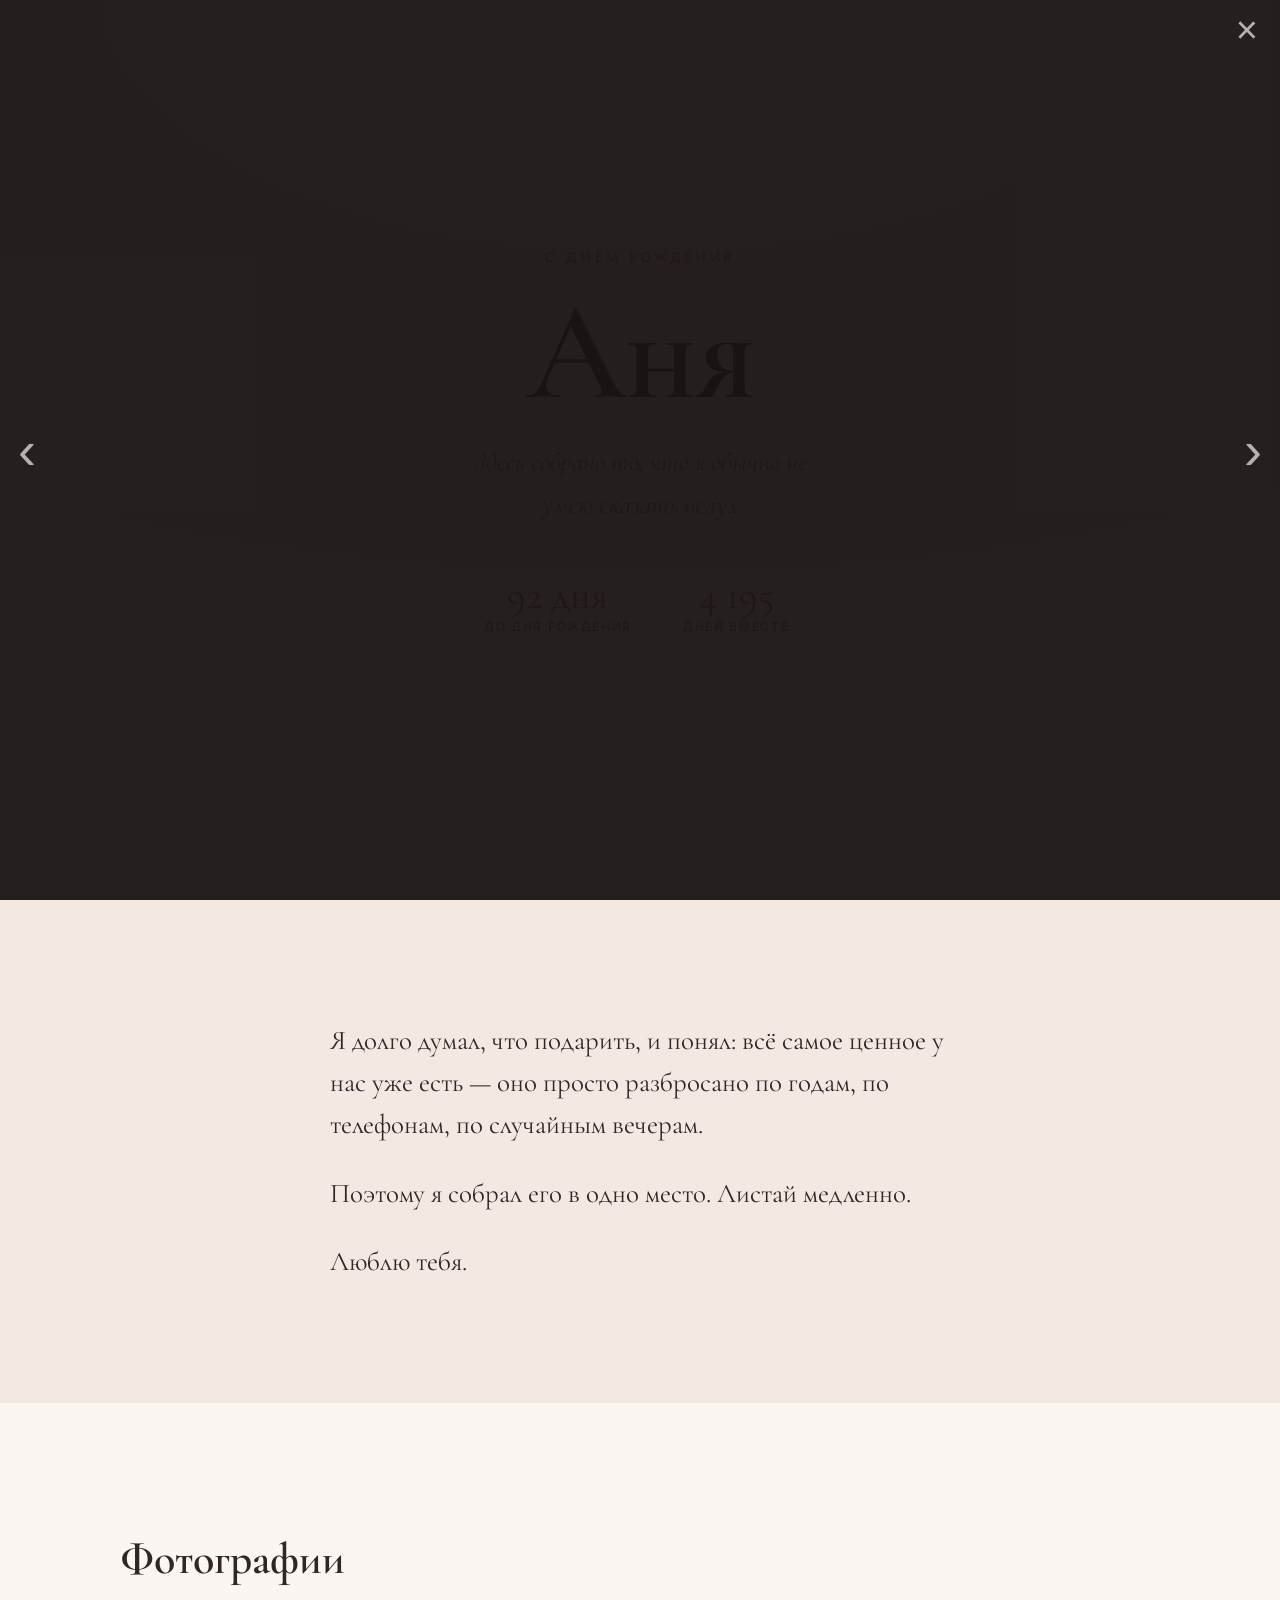
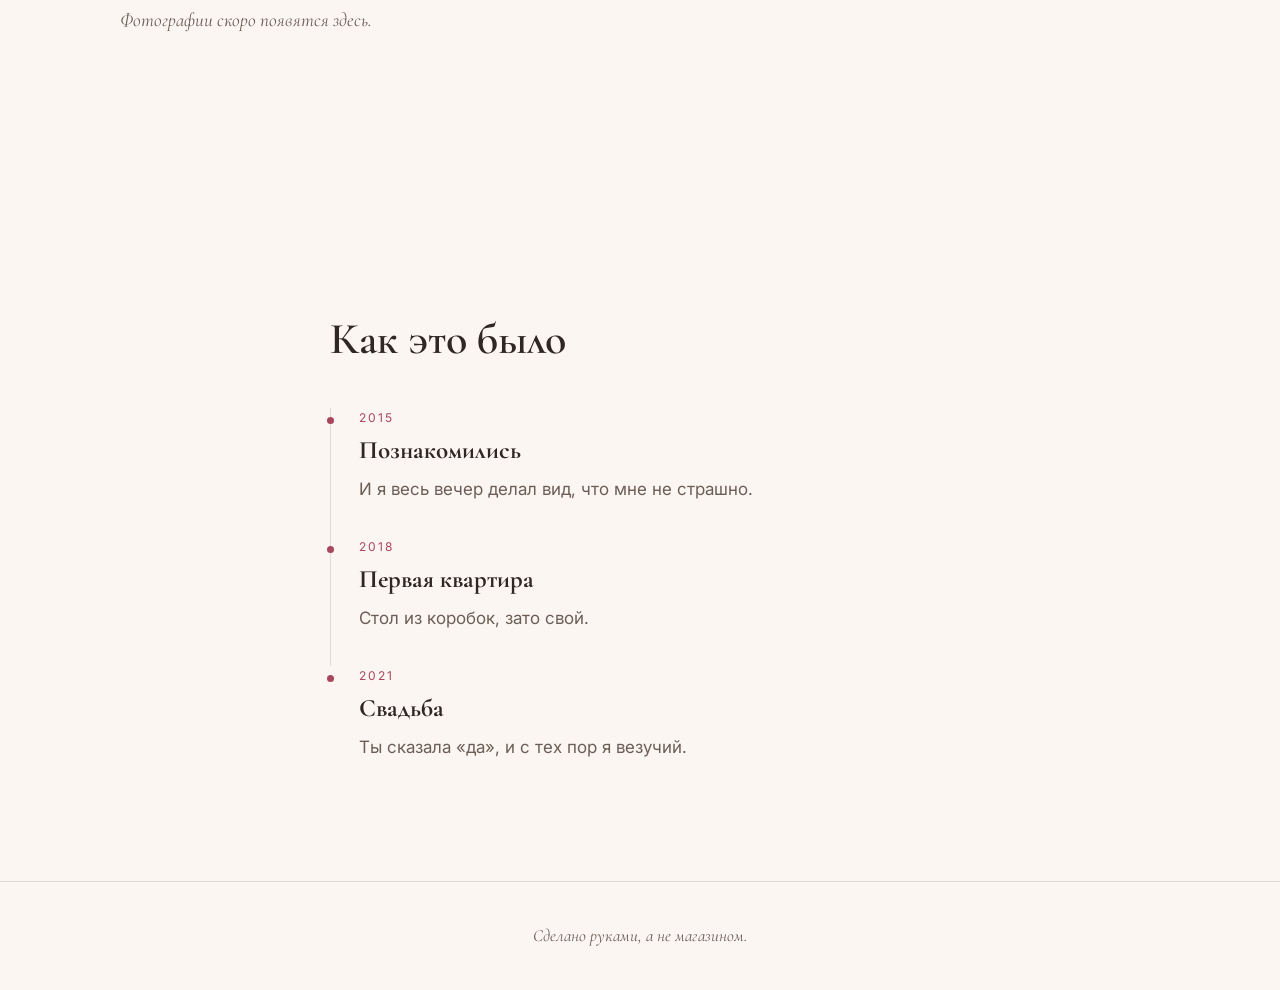
==== index.html @ 6d817ef1 "Первый коммит: основа сайта ко дню рождения Статичный сайт под GitHub Pages: обложка с именем и обра" ====
<!doctype html>
<html lang="ru">
<head>
<meta charset="utf-8">
<meta name="viewport" content="width=device-width, initial-scale=1, viewport-fit=cover">
<title>С днём рождения</title>
<meta name="description" content="Личный сайт ко дню рождения">
<meta name="theme-color" content="#fbf6f1">
<link rel="preconnect" href="https://fonts.googleapis.com">
<link rel="preconnect" href="https://fonts.gstatic.com" crossorigin>
<link href="https://fonts.googleapis.com/css2?family=Cormorant+Garamond:ital,wght@0,400;0,600;1,400&family=Inter:wght@400;500&display=swap" rel="stylesheet">
<link rel="stylesheet" href="assets/css/style.css">
</head>
<body>

<header class="hero">
  <div class="hero__inner">
    <p class="kicker" data-hero-kicker></p>
    <h1 class="hero__name" data-hero-name></h1>
    <p class="hero__sub" data-hero-sub></p>
    <div class="counters">
      <div class="counter" data-countdown hidden>
        <span class="counter__num" data-countdown-value></span>
        <span class="counter__cap" data-countdown-caption></span>
      </div>
      <div class="counter" data-together hidden>
        <span class="counter__num" data-together-value></span>
        <span class="counter__cap" data-together-caption></span>
      </div>
    </div>
  </div>
  <div class="hero__scroll" aria-hidden="true"></div>
</header>

<main>

<section class="section letter reveal" id="letter">
  <div class="wrap wrap--narrow" data-letter></div>
</section>

<section class="section gallery reveal" id="gallery">
  <div class="wrap">
    <h2 class="section__title" data-gallery-title></h2>
    <p class="section__note" data-gallery-empty hidden></p>
    <div class="grid" data-grid></div>
  </div>
</section>

<section class="section timeline reveal" id="timeline" hidden>
  <div class="wrap wrap--narrow">
    <h2 class="section__title">Как это было</h2>
    <ol class="tl" data-timeline></ol>
  </div>
</section>

</main>

<footer class="footer">
  <p data-footer></p>
</footer>

<div class="lightbox" data-lightbox hidden>
  <button class="lb__close" data-lb-close aria-label="Закрыть">&times;</button>
  <button class="lb__nav lb__nav--prev" data-lb-prev aria-label="Назад">&#8249;</button>
  <figure class="lb__figure">
    <img data-lb-img alt="">
    <figcaption data-lb-cap></figcaption>
  </figure>
  <button class="lb__nav lb__nav--next" data-lb-next aria-label="Вперёд">&#8250;</button>
</div>

<script src="site.config.js"></script>
<script src="assets/js/photos.js"></script>
<script src="assets/js/main.js"></script>
</body>
</html>
---- assets/css/style.css ----
:root {
  --bg: #fbf6f1;
  --bg-soft: #f3e9e2;
  --ink: #2f2724;
  --ink-soft: #6c5d56;
  --accent: #a8475c;
  --line: rgba(47, 39, 36, .14);
  --shadow: 0 18px 40px -24px rgba(47, 39, 36, .5);
  --serif: "Cormorant Garamond", Georgia, "Times New Roman", serif;
  --sans: "Inter", -apple-system, BlinkMacSystemFont, "Segoe UI", Roboto, sans-serif;
}

* { box-sizing: border-box; }

html { scroll-behavior: smooth; }

body {
  margin: 0;
  background: var(--bg);
  color: var(--ink);
  font-family: var(--sans);
  font-size: 17px;
  line-height: 1.65;
  -webkit-font-smoothing: antialiased;
}

img { max-width: 100%; display: block; }

.wrap {
  width: 100%;
  max-width: 1080px;
  margin: 0 auto;
  padding-left: 20px;
  padding-right: 20px;
}
.wrap--narrow { max-width: 660px; }

/* ---------- hero ---------- */

.hero {
  position: relative;
  min-height: 100svh;
  display: flex;
  align-items: center;
  justify-content: center;
  text-align: center;
  padding: calc(env(safe-area-inset-top, 0px) + 48px) 20px 64px;
  background:
    radial-gradient(120% 80% at 50% 0%, #fff 0%, var(--bg-soft) 55%, var(--bg) 100%);
}

.hero__inner { max-width: 720px; }

.kicker {
  font-family: var(--sans);
  font-size: 13px;
  letter-spacing: .28em;
  text-transform: uppercase;
  color: var(--accent);
  margin: 0 0 18px;
}

.hero__name {
  font-family: var(--serif);
  font-weight: 600;
  font-size: clamp(56px, 18vw, 140px);
  line-height: .95;
  margin: 0;
  letter-spacing: -.02em;
}

.hero__sub {
  font-family: var(--serif);
  font-style: italic;
  font-size: clamp(19px, 4.4vw, 26px);
  color: var(--ink-soft);
  margin: 22px auto 0;
  max-width: 34ch;
}

.counters {
  display: flex;
  flex-wrap: wrap;
  gap: 14px 44px;
  justify-content: center;
  margin-top: 46px;
}

.counter { min-width: 120px; }

.counter__num {
  display: block;
  font-family: var(--serif);
  font-size: 40px;
  line-height: 1.1;
  color: var(--accent);
}

.counter__cap {
  display: block;
  font-size: 12px;
  letter-spacing: .14em;
  text-transform: uppercase;
  color: var(--ink-soft);
}

.hero__scroll {
  position: absolute;
  bottom: calc(env(safe-area-inset-bottom, 0px) + 28px);
  left: 50%;
  width: 1px;
  height: 52px;
  background: linear-gradient(to bottom, transparent, var(--line));
}

/* ---------- sections ---------- */

.section { padding: clamp(64px, 12vw, 120px) 0; }

.section__title {
  font-family: var(--serif);
  font-size: clamp(30px, 6vw, 44px);
  font-weight: 600;
  margin: 0 0 8px;
}

.section__note {
  color: var(--ink-soft);
  font-family: var(--serif);
  font-style: italic;
  font-size: 19px;
  margin: 0 0 24px;
}

.letter { background: var(--bg-soft); }

.letter p {
  font-family: var(--serif);
  font-size: clamp(21px, 4.6vw, 27px);
  line-height: 1.55;
  margin: 0 0 1em;
}
.letter p:last-child { margin-bottom: 0; }

/* ---------- gallery ---------- */

.grid {
  margin-top: 28px;
  display: grid;
  grid-template-columns: repeat(auto-fill, minmax(220px, 1fr));
  gap: 12px;
}

.tile {
  position: relative;
  padding: 0;
  border: 0;
  background: var(--bg-soft);
  border-radius: 3px;
  overflow: hidden;
  aspect-ratio: 3 / 4;
  cursor: zoom-in;
  box-shadow: var(--shadow);
}

.tile img {
  width: 100%;
  height: 100%;
  object-fit: cover;
  transition: transform .6s cubic-bezier(.2, .7, .2, 1), opacity .5s ease;
  opacity: 0;
}
.tile img.is-loaded { opacity: 1; }
.tile:hover img { transform: scale(1.04); }

/* ---------- timeline ---------- */

.tl { list-style: none; margin: 32px 0 0; padding: 0; }

.tl li {
  position: relative;
  padding: 0 0 34px 28px;
  border-left: 1px solid var(--line);
}
.tl li:last-child { padding-bottom: 0; border-left-color: transparent; }

.tl li::before {
  content: "";
  position: absolute;
  left: -4px;
  top: 9px;
  width: 7px;
  height: 7px;
  border-radius: 50%;
  background: var(--accent);
}

.tl__year {
  font-size: 12px;
  letter-spacing: .16em;
  text-transform: uppercase;
  color: var(--accent);
}

.tl__title {
  font-family: var(--serif);
  font-size: 25px;
  margin: 2px 0 4px;
}

.tl__text { margin: 0; color: var(--ink-soft); }

/* ---------- footer ---------- */

.footer {
  padding: 40px 20px calc(env(safe-area-inset-bottom, 0px) + 40px);
  text-align: center;
  color: var(--ink-soft);
  font-family: var(--serif);
  font-style: italic;
  border-top: 1px solid var(--line);
}
.footer p { margin: 0; }

/* ---------- lightbox ---------- */

.lightbox {
  position: fixed;
  inset: 0;
  z-index: 50;
  display: flex;
  align-items: center;
  justify-content: center;
  background: rgba(24, 19, 17, .94);
  padding: calc(env(safe-area-inset-top, 0px) + 16px) 16px calc(env(safe-area-inset-bottom, 0px) + 16px);
}

.lb__figure {
  margin: 0;
  max-width: 100%;
  max-height: 100%;
  display: flex;
  flex-direction: column;
  align-items: center;
  gap: 12px;
}

.lb__figure img {
  max-height: 82svh;
  width: auto;
  object-fit: contain;
  border-radius: 2px;
}

.lb__figure figcaption {
  color: rgba(255, 255, 255, .7);
  font-size: 13px;
  text-align: center;
}

.lb__close, .lb__nav {
  position: absolute;
  background: none;
  border: 0;
  color: #fff;
  cursor: pointer;
  opacity: .65;
  transition: opacity .2s;
  line-height: 1;
}
.lb__close:hover, .lb__nav:hover { opacity: 1; }

.lb__close {
  top: calc(env(safe-area-inset-top, 0px) + 10px);
  right: 16px;
  font-size: 38px;
}

.lb__nav {
  top: 50%;
  transform: translateY(-50%);
  font-size: 54px;
  padding: 8px 14px;
}
.lb__nav--prev { left: 4px; }
.lb__nav--next { right: 4px; }

/* ---------- reveal ---------- */

.reveal {
  opacity: 0;
  transform: translateY(18px);
  transition: opacity .9s ease, transform .9s cubic-bezier(.2, .7, .2, 1);
}
.reveal.is-visible { opacity: 1; transform: none; }

@media (prefers-reduced-motion: reduce) {
  html { scroll-behavior: auto; }
  .reveal { opacity: 1; transform: none; transition: none; }
  .tile img { transition: none; }
}

@media (max-width: 520px) {
  .grid { grid-template-columns: repeat(2, 1fr); gap: 8px; }
  .counter__num { font-size: 34px; }
}
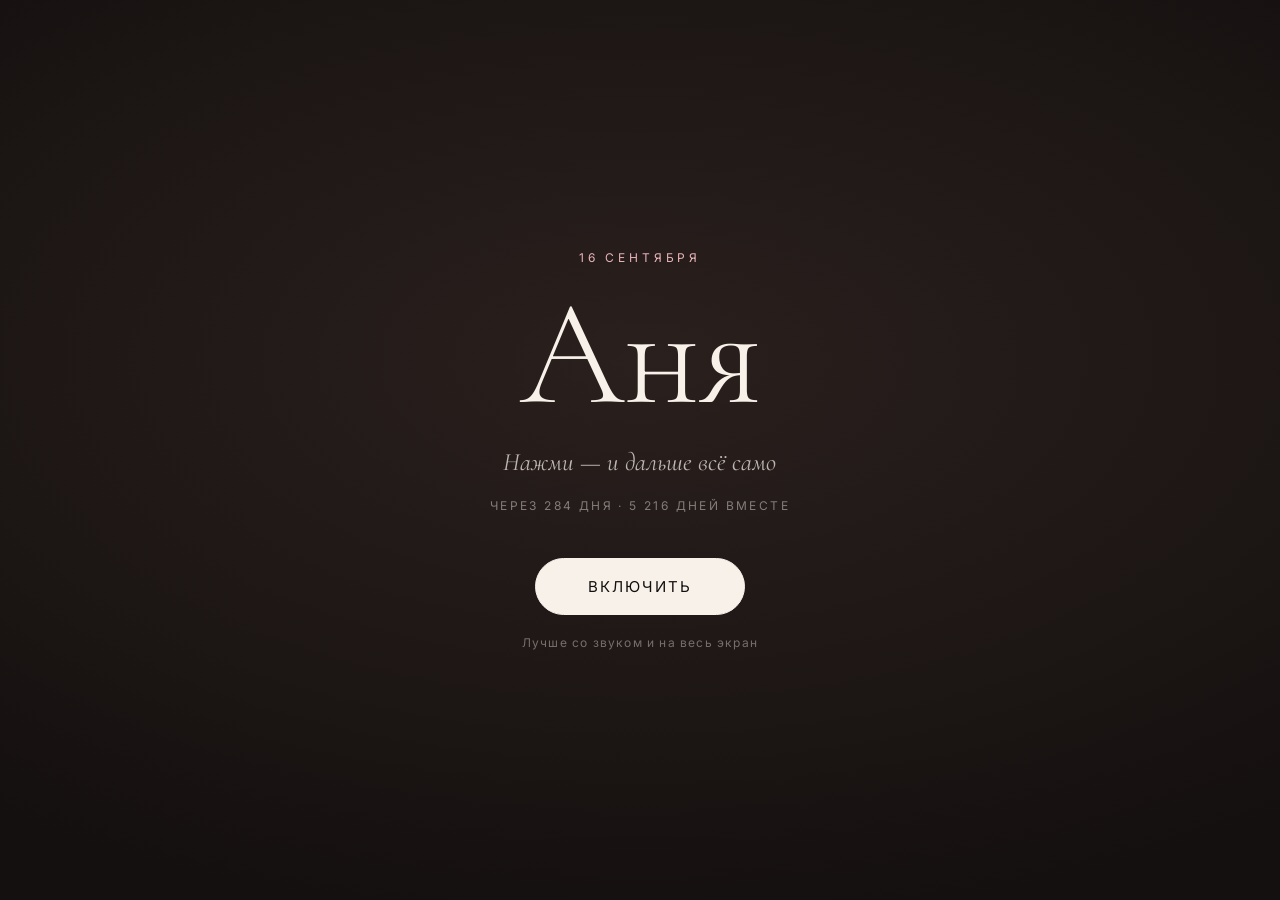
==== commit dc45d64d: "Слайдшоу под музыку вместо статичных секций Фотографии всплывают полароидными карточками поверх разм" ====
--- a/index.html
+++ b/index.html
@@ -5,72 +5,69 @@
 <meta name="viewport" content="width=device-width, initial-scale=1, viewport-fit=cover">
 <title>С днём рождения</title>
 <meta name="description" content="Личный сайт ко дню рождения">
-<meta name="theme-color" content="#fbf6f1">
+<meta name="theme-color" content="#14100f">
 <link rel="preconnect" href="https://fonts.googleapis.com">
 <link rel="preconnect" href="https://fonts.gstatic.com" crossorigin>
-<link href="https://fonts.googleapis.com/css2?family=Cormorant+Garamond:ital,wght@0,400;0,600;1,400&family=Inter:wght@400;500&display=swap" rel="stylesheet">
+<link href="https://fonts.googleapis.com/css2?family=Cormorant+Garamond:ital,wght@0,300;0,500;1,300&family=Inter:wght@400;500&display=swap" rel="stylesheet">
 <link rel="stylesheet" href="assets/css/style.css">
 </head>
-<body>
+<body class="show">
 
-<header class="hero">
-  <div class="hero__inner">
-    <p class="kicker" data-hero-kicker></p>
-    <h1 class="hero__name" data-hero-name></h1>
-    <p class="hero__sub" data-hero-sub></p>
-    <div class="counters">
-      <div class="counter" data-countdown hidden>
-        <span class="counter__num" data-countdown-value></span>
-        <span class="counter__cap" data-countdown-caption></span>
-      </div>
-      <div class="counter" data-together hidden>
-        <span class="counter__num" data-together-value></span>
-        <span class="counter__cap" data-together-caption></span>
-      </div>
-    </div>
-  </div>
-  <div class="hero__scroll" aria-hidden="true"></div>
-</header>
-
-<main>
-
-<section class="section letter reveal" id="letter">
-  <div class="wrap wrap--narrow" data-letter></div>
-</section>
-
-<section class="section gallery reveal" id="gallery">
-  <div class="wrap">
-    <h2 class="section__title" data-gallery-title></h2>
-    <p class="section__note" data-gallery-empty hidden></p>
-    <div class="grid" data-grid></div>
+<!-- обложка -->
+<section class="intro" data-intro>
+  <div class="intro__inner">
+    <p class="kicker" data-intro-kicker></p>
+    <h1 class="intro__name" data-intro-name></h1>
+    <p class="intro__sub" data-intro-sub></p>
+    <p class="intro__count" data-countdown hidden></p>
+    <button class="btn btn--big" data-start></button>
+    <p class="intro__hint" data-intro-hint></p>
   </div>
 </section>
 
-<section class="section timeline reveal" id="timeline" hidden>
-  <div class="wrap wrap--narrow">
-    <h2 class="section__title">Как это было</h2>
-    <ol class="tl" data-timeline></ol>
+<!-- слайдшоу -->
+<div class="stage" data-stage hidden>
+  <div class="stage__bg" data-bg-a></div>
+  <div class="stage__bg" data-bg-b></div>
+  <div class="stage__veil"></div>
+  <div class="stage__cards" data-cards></div>
+  <div class="moment" data-moment hidden>
+    <span class="moment__label" data-moment-label></span>
+    <p class="moment__text" data-moment-text></p>
+  </div>
+</div>
+
+<!-- финал -->
+<section class="finale" data-finale hidden>
+  <div class="intro__inner">
+    <h2 class="intro__name" data-finale-title></h2>
+    <p class="intro__sub" data-finale-text></p>
+    <div class="finale__actions">
+      <button class="btn" data-again></button>
+      <a class="btn btn--ghost" href="gallery.html" data-finale-gallery></a>
+    </div>
   </div>
 </section>
 
-</main>
+<!-- управление -->
+<div class="bar" data-bar hidden>
+  <button class="bar__btn" data-toggle aria-label="Пауза">
+    <span data-toggle-icon>❚❚</span>
+  </button>
+  <div class="bar__track">
+    <span class="bar__title" data-track-title></span>
+    <span class="bar__artist" data-track-artist></span>
+  </div>
+  <div class="bar__progress"><i data-progress></i></div>
+  <button class="bar__btn" data-next aria-label="Следующая песня">&#9197;</button>
+  <button class="bar__btn bar__btn--wide" data-fullscreen aria-label="Во весь экран">&#9974;</button>
+  <a class="bar__btn bar__btn--wide" href="gallery.html" aria-label="Все фотографии">&#9638;</a>
+</div>
 
-<footer class="footer">
-  <p data-footer></p>
-</footer>
-
-<div class="lightbox" data-lightbox hidden>
-  <button class="lb__close" data-lb-close aria-label="Закрыть">&times;</button>
-  <button class="lb__nav lb__nav--prev" data-lb-prev aria-label="Назад">&#8249;</button>
-  <figure class="lb__figure">
-    <img data-lb-img alt="">
-    <figcaption data-lb-cap></figcaption>
-  </figure>
-  <button class="lb__nav lb__nav--next" data-lb-next aria-label="Вперёд">&#8250;</button>
-</div>
+<audio data-audio preload="auto" playsinline></audio>
 
 <script src="site.config.js"></script>
 <script src="assets/js/photos.js"></script>
-<script src="assets/js/main.js"></script>
+<script src="assets/js/show.js"></script>
 </body>
 </html>
--- a/assets/css/style.css
+++ b/assets/css/style.css
@@ -1,228 +1,369 @@
 :root {
-  --bg: #fbf6f1;
-  --bg-soft: #f3e9e2;
-  --ink: #2f2724;
-  --ink-soft: #6c5d56;
-  --accent: #a8475c;
-  --line: rgba(47, 39, 36, .14);
-  --shadow: 0 18px 40px -24px rgba(47, 39, 36, .5);
+  --ink: #14100f;
+  --paper: #f7f1ea;
+  --accent: #e8b4b8;
+  --accent-deep: #c97b86;
   --serif: "Cormorant Garamond", Georgia, "Times New Roman", serif;
   --sans: "Inter", -apple-system, BlinkMacSystemFont, "Segoe UI", Roboto, sans-serif;
+  --pad-top: env(safe-area-inset-top, 0px);
+  --pad-bottom: env(safe-area-inset-bottom, 0px);
 }
 
 * { box-sizing: border-box; }
 
-html { scroll-behavior: smooth; }
+/* атрибут hidden должен побеждать любые display ниже */
+[hidden] { display: none !important; }
+
+html, body { height: 100%; }
 
 body {
   margin: 0;
-  background: var(--bg);
-  color: var(--ink);
+  background: var(--ink);
+  color: var(--paper);
   font-family: var(--sans);
   font-size: 17px;
-  line-height: 1.65;
+  line-height: 1.6;
   -webkit-font-smoothing: antialiased;
-}
+  overscroll-behavior: none;
+}
+
+body.show { overflow: hidden; }
 
 img { max-width: 100%; display: block; }
 
 .wrap {
   width: 100%;
-  max-width: 1080px;
+  max-width: 1180px;
   margin: 0 auto;
-  padding-left: 20px;
-  padding-right: 20px;
-}
-.wrap--narrow { max-width: 660px; }
-
-/* ---------- hero ---------- */
-
-.hero {
-  position: relative;
-  min-height: 100svh;
+  padding: 0 16px;
+}
+
+.kicker {
+  font-size: 12px;
+  letter-spacing: .32em;
+  text-transform: uppercase;
+  color: var(--accent);
+  margin: 0 0 20px;
+}
+
+.btn {
+  font-family: var(--sans);
+  font-size: 14px;
+  letter-spacing: .14em;
+  text-transform: uppercase;
+  color: var(--ink);
+  background: var(--paper);
+  border: 1px solid var(--paper);
+  border-radius: 999px;
+  padding: 14px 34px;
+  cursor: pointer;
+  text-decoration: none;
+  display: inline-block;
+  transition: transform .3s cubic-bezier(.2,.7,.2,1), background .3s, color .3s;
+}
+.btn:hover { transform: translateY(-2px); }
+.btn--big { padding: 18px 52px; font-size: 15px; }
+.btn--ghost { background: none; color: var(--paper); border-color: rgba(247,241,234,.35); }
+.btn--ghost:hover { border-color: var(--paper); }
+
+/* ---------- обложка и финал ---------- */
+
+.intro, .finale {
+  position: fixed;
+  inset: 0;
+  z-index: 30;
   display: flex;
   align-items: center;
   justify-content: center;
   text-align: center;
-  padding: calc(env(safe-area-inset-top, 0px) + 48px) 20px 64px;
+  padding: calc(var(--pad-top) + 32px) 20px calc(var(--pad-bottom) + 32px);
   background:
-    radial-gradient(120% 80% at 50% 0%, #fff 0%, var(--bg-soft) 55%, var(--bg) 100%);
-}
-
-.hero__inner { max-width: 720px; }
-
-.kicker {
-  font-family: var(--sans);
-  font-size: 13px;
-  letter-spacing: .28em;
+    radial-gradient(120% 90% at 50% 40%, #2a201e 0%, #14100f 70%);
+  animation: fadeIn 1.4s ease both;
+}
+
+.intro.is-gone, .finale.is-gone { animation: fadeOut .9s ease both; pointer-events: none; }
+
+.intro__inner { max-width: 640px; }
+
+.intro__name {
+  font-family: var(--serif);
+  font-weight: 300;
+  font-size: clamp(60px, 20vw, 150px);
+  line-height: .9;
+  margin: 0;
+  letter-spacing: -.01em;
+}
+
+.intro__sub {
+  font-family: var(--serif);
+  font-style: italic;
+  font-size: clamp(19px, 4.6vw, 25px);
+  color: rgba(247,241,234,.72);
+  margin: 20px auto 0;
+  max-width: 32ch;
+}
+
+.intro__count {
+  font-size: 12px;
+  letter-spacing: .2em;
+  text-transform: uppercase;
+  color: rgba(247,241,234,.45);
+  margin: 14px 0 0;
+}
+
+.intro .btn { margin-top: 42px; }
+
+.intro__hint {
+  font-size: 12px;
+  letter-spacing: .1em;
+  color: rgba(247,241,234,.4);
+  margin: 18px 0 0;
+}
+
+.finale__actions {
+  margin-top: 40px;
+  display: flex;
+  gap: 12px;
+  flex-wrap: wrap;
+  justify-content: center;
+}
+
+/* ---------- сцена ---------- */
+
+.stage {
+  position: fixed;
+  inset: 0;
+  z-index: 10;
+  overflow: hidden;
+  background: var(--ink);
+}
+
+.stage__bg {
+  position: absolute;
+  inset: -6%;
+  background-size: cover;
+  background-position: center;
+  filter: blur(26px) saturate(115%);
+  opacity: 0;
+  transform: scale(1.06);
+  transition: opacity 2.4s ease;
+  will-change: opacity, transform;
+}
+.stage__bg.is-on { opacity: .62; animation: drift 18s ease-out forwards; }
+
+.stage__veil {
+  position: absolute;
+  inset: 0;
+  background: radial-gradient(100% 75% at 50% 45%, rgba(20,16,15,.08) 0%, rgba(20,16,15,.72) 100%);
+}
+
+.stage__cards { position: absolute; inset: 0; }
+
+.card {
+  position: absolute;
+  margin: 0;
+  left: var(--x);
+  top: var(--y);
+  width: var(--w);
+  transform: translate(-50%, -50%) rotate(var(--r)) scale(.86);
+  opacity: 0;
+  padding: 10px 10px 34px;
+  background: #fbf7f2;
+  border-radius: 2px;
+  box-shadow: 0 30px 70px -30px rgba(0,0,0,.95), 0 2px 8px rgba(0,0,0,.35);
+  animation: cardIn 1.3s cubic-bezier(.16,.84,.26,1) forwards;
+  will-change: transform, opacity;
+  transition: filter .9s ease;
+}
+
+/* пока говорит строка — фотографии уходят на второй план */
+.stage.is-telling .card { filter: brightness(.45) saturate(.8); }
+
+.card img {
+  width: 100%;
+  height: auto;
+  max-height: 56vh;
+  object-fit: cover;
+  background: #e6ddd4;
+}
+
+.card.is-out { animation: cardOut 1.6s ease forwards; }
+
+/* ---------- всплывающие реплики ---------- */
+
+.moment {
+  position: absolute;
+  left: 50%;
+  bottom: calc(var(--pad-bottom) + 15vh);
+  transform: translateX(-50%);
+  width: min(720px, 88vw);
+  text-align: center;
+  z-index: 5;
+  pointer-events: none;
+  animation: momentIn 1.2s ease forwards;
+  text-shadow: 0 2px 22px rgba(0,0,0,.85);
+}
+
+.moment::before {
+  content: "";
+  position: absolute;
+  inset: -130px -22vw;
+  z-index: -1;
+  background: radial-gradient(50% 50% at 50% 50%, rgba(12,9,8,.86) 0%, rgba(12,9,8,.5) 52%, rgba(12,9,8,0) 100%);
+}
+.moment.is-out { animation: momentOut 1.2s ease forwards; }
+
+.moment__label {
+  display: block;
+  font-size: 11px;
+  letter-spacing: .32em;
   text-transform: uppercase;
   color: var(--accent);
-  margin: 0 0 18px;
-}
-
-.hero__name {
+  margin-bottom: 10px;
+}
+
+.moment__text {
   font-family: var(--serif);
-  font-weight: 600;
-  font-size: clamp(56px, 18vw, 140px);
-  line-height: .95;
-  margin: 0;
-  letter-spacing: -.02em;
-}
-
-.hero__sub {
+  font-size: clamp(24px, 5.4vw, 40px);
+  line-height: 1.3;
+  margin: 0;
+}
+
+/* ---------- панель управления ---------- */
+
+.bar {
+  position: fixed;
+  left: 50%;
+  bottom: calc(var(--pad-bottom) + 18px);
+  transform: translateX(-50%);
+  z-index: 40;
+  display: flex;
+  align-items: center;
+  gap: 6px;
+  padding: 8px 10px;
+  border-radius: 999px;
+  background: rgba(20,16,15,.72);
+  border: 1px solid rgba(247,241,234,.14);
+  backdrop-filter: blur(14px);
+  -webkit-backdrop-filter: blur(14px);
+  max-width: calc(100vw - 24px);
+  transition: opacity .5s ease, transform .5s ease;
+}
+.bar.is-hidden { opacity: 0; transform: translateX(-50%) translateY(14px); pointer-events: none; }
+
+.bar__btn {
+  flex: none;
+  width: 40px;
+  height: 40px;
+  border: 0;
+  border-radius: 50%;
+  background: none;
+  color: var(--paper);
+  font-size: 15px;
+  cursor: pointer;
+  display: flex;
+  align-items: center;
+  justify-content: center;
+  text-decoration: none;
+  opacity: .8;
+  transition: opacity .2s, background .2s;
+}
+.bar__btn:hover { opacity: 1; background: rgba(247,241,234,.12); }
+
+.bar__track {
+  min-width: 0;
+  padding: 0 6px;
+  display: flex;
+  flex-direction: column;
+  line-height: 1.25;
+}
+
+.bar__title {
+  font-size: 13px;
+  white-space: nowrap;
+  overflow: hidden;
+  text-overflow: ellipsis;
+}
+
+.bar__artist {
+  font-size: 11px;
+  letter-spacing: .1em;
+  text-transform: uppercase;
+  color: rgba(247,241,234,.5);
+  white-space: nowrap;
+  overflow: hidden;
+  text-overflow: ellipsis;
+}
+
+.bar__progress {
+  width: 92px;
+  height: 2px;
+  background: rgba(247,241,234,.2);
+  border-radius: 2px;
+  overflow: hidden;
+  flex: none;
+}
+.bar__progress i { display: block; height: 100%; width: 0; background: var(--accent); }
+
+/* ---------- страница галереи ---------- */
+
+body.page { overflow-y: auto; background: var(--ink); }
+
+.page__head {
+  display: flex;
+  align-items: center;
+  justify-content: space-between;
+  gap: 16px;
+  flex-wrap: wrap;
+  max-width: 1180px;
+  margin: 0 auto;
+  padding: calc(var(--pad-top) + 32px) 16px 24px;
+}
+
+.page__title {
+  font-family: var(--serif);
+  font-weight: 300;
+  font-size: clamp(30px, 7vw, 52px);
+  margin: 0;
+}
+
+.page__note {
   font-family: var(--serif);
   font-style: italic;
-  font-size: clamp(19px, 4.4vw, 26px);
-  color: var(--ink-soft);
-  margin: 22px auto 0;
-  max-width: 34ch;
-}
-
-.counters {
-  display: flex;
-  flex-wrap: wrap;
-  gap: 14px 44px;
-  justify-content: center;
-  margin-top: 46px;
-}
-
-.counter { min-width: 120px; }
-
-.counter__num {
-  display: block;
-  font-family: var(--serif);
-  font-size: 40px;
-  line-height: 1.1;
-  color: var(--accent);
-}
-
-.counter__cap {
-  display: block;
-  font-size: 12px;
-  letter-spacing: .14em;
-  text-transform: uppercase;
-  color: var(--ink-soft);
-}
-
-.hero__scroll {
-  position: absolute;
-  bottom: calc(env(safe-area-inset-bottom, 0px) + 28px);
-  left: 50%;
-  width: 1px;
-  height: 52px;
-  background: linear-gradient(to bottom, transparent, var(--line));
-}
-
-/* ---------- sections ---------- */
-
-.section { padding: clamp(64px, 12vw, 120px) 0; }
-
-.section__title {
-  font-family: var(--serif);
-  font-size: clamp(30px, 6vw, 44px);
-  font-weight: 600;
-  margin: 0 0 8px;
-}
-
-.section__note {
-  color: var(--ink-soft);
-  font-family: var(--serif);
-  font-style: italic;
-  font-size: 19px;
-  margin: 0 0 24px;
-}
-
-.letter { background: var(--bg-soft); }
-
-.letter p {
-  font-family: var(--serif);
-  font-size: clamp(21px, 4.6vw, 27px);
-  line-height: 1.55;
-  margin: 0 0 1em;
-}
-.letter p:last-child { margin-bottom: 0; }
-
-/* ---------- gallery ---------- */
+  color: rgba(247,241,234,.6);
+  font-size: 20px;
+}
 
 .grid {
-  margin-top: 28px;
   display: grid;
-  grid-template-columns: repeat(auto-fill, minmax(220px, 1fr));
-  gap: 12px;
+  grid-template-columns: repeat(auto-fill, minmax(190px, 1fr));
+  gap: 8px;
+  padding-bottom: calc(var(--pad-bottom) + 48px);
 }
 
 .tile {
   position: relative;
   padding: 0;
   border: 0;
-  background: var(--bg-soft);
-  border-radius: 3px;
+  background: #241c1a;
+  border-radius: 2px;
   overflow: hidden;
-  aspect-ratio: 3 / 4;
+  aspect-ratio: 1 / 1;
   cursor: zoom-in;
-  box-shadow: var(--shadow);
 }
 
 .tile img {
   width: 100%;
   height: 100%;
   object-fit: cover;
-  transition: transform .6s cubic-bezier(.2, .7, .2, 1), opacity .5s ease;
   opacity: 0;
-}
-.tile img.is-loaded { opacity: 1; }
-.tile:hover img { transform: scale(1.04); }
-
-/* ---------- timeline ---------- */
-
-.tl { list-style: none; margin: 32px 0 0; padding: 0; }
-
-.tl li {
-  position: relative;
-  padding: 0 0 34px 28px;
-  border-left: 1px solid var(--line);
-}
-.tl li:last-child { padding-bottom: 0; border-left-color: transparent; }
-
-.tl li::before {
-  content: "";
-  position: absolute;
-  left: -4px;
-  top: 9px;
-  width: 7px;
-  height: 7px;
-  border-radius: 50%;
-  background: var(--accent);
-}
-
-.tl__year {
-  font-size: 12px;
-  letter-spacing: .16em;
-  text-transform: uppercase;
-  color: var(--accent);
-}
-
-.tl__title {
-  font-family: var(--serif);
-  font-size: 25px;
-  margin: 2px 0 4px;
-}
-
-.tl__text { margin: 0; color: var(--ink-soft); }
-
-/* ---------- footer ---------- */
-
-.footer {
-  padding: 40px 20px calc(env(safe-area-inset-bottom, 0px) + 40px);
-  text-align: center;
-  color: var(--ink-soft);
-  font-family: var(--serif);
-  font-style: italic;
-  border-top: 1px solid var(--line);
-}
-.footer p { margin: 0; }
-
-/* ---------- lightbox ---------- */
+  transition: transform .6s cubic-bezier(.2,.7,.2,1), opacity .6s ease;
+}
+.tile img.is-loaded { opacity: .92; }
+.tile:hover img { transform: scale(1.05); opacity: 1; }
+
+/* ---------- лайтбокс ---------- */
 
 .lightbox {
   position: fixed;
@@ -231,76 +372,82 @@
   display: flex;
   align-items: center;
   justify-content: center;
-  background: rgba(24, 19, 17, .94);
-  padding: calc(env(safe-area-inset-top, 0px) + 16px) 16px calc(env(safe-area-inset-bottom, 0px) + 16px);
+  background: rgba(10,8,7,.96);
+  padding: calc(var(--pad-top) + 16px) 16px calc(var(--pad-bottom) + 16px);
 }
 
 .lb__figure {
   margin: 0;
   max-width: 100%;
-  max-height: 100%;
   display: flex;
   flex-direction: column;
   align-items: center;
   gap: 12px;
 }
 
-.lb__figure img {
-  max-height: 82svh;
-  width: auto;
-  object-fit: contain;
-  border-radius: 2px;
-}
-
-.lb__figure figcaption {
-  color: rgba(255, 255, 255, .7);
-  font-size: 13px;
-  text-align: center;
-}
+.lb__figure img { max-height: 82svh; width: auto; object-fit: contain; }
+
+.lb__figure figcaption { color: rgba(247,241,234,.6); font-size: 13px; text-align: center; }
 
 .lb__close, .lb__nav {
   position: absolute;
   background: none;
   border: 0;
-  color: #fff;
+  color: var(--paper);
   cursor: pointer;
-  opacity: .65;
+  opacity: .6;
+  line-height: 1;
   transition: opacity .2s;
-  line-height: 1;
 }
 .lb__close:hover, .lb__nav:hover { opacity: 1; }
 
-.lb__close {
-  top: calc(env(safe-area-inset-top, 0px) + 10px);
-  right: 16px;
-  font-size: 38px;
-}
-
-.lb__nav {
-  top: 50%;
-  transform: translateY(-50%);
-  font-size: 54px;
-  padding: 8px 14px;
-}
-.lb__nav--prev { left: 4px; }
-.lb__nav--next { right: 4px; }
-
-/* ---------- reveal ---------- */
-
-.reveal {
-  opacity: 0;
-  transform: translateY(18px);
-  transition: opacity .9s ease, transform .9s cubic-bezier(.2, .7, .2, 1);
-}
-.reveal.is-visible { opacity: 1; transform: none; }
+.lb__close { top: calc(var(--pad-top) + 10px); right: 16px; font-size: 38px; }
+
+.lb__nav { top: 50%; transform: translateY(-50%); font-size: 52px; padding: 8px 14px; }
+.lb__nav--prev { left: 2px; }
+.lb__nav--next { right: 2px; }
+
+/* ---------- анимации ---------- */
+
+@keyframes fadeIn { from { opacity: 0 } to { opacity: 1 } }
+@keyframes fadeOut { from { opacity: 1 } to { opacity: 0 } }
+
+@keyframes cardIn {
+  0%   { opacity: 0; transform: translate(-50%, calc(-50% + 46px)) rotate(var(--r)) scale(.86); }
+  60%  { opacity: 1; }
+  100% { opacity: 1; transform: translate(-50%, -50%) rotate(var(--r)) scale(1); }
+}
+
+@keyframes cardOut {
+  0%   { opacity: 1; transform: translate(-50%, -50%) rotate(var(--r)) scale(1); }
+  100% { opacity: 0; transform: translate(-50%, calc(-50% - 54px)) rotate(var(--r)) scale(1.04); }
+}
+
+@keyframes momentIn {
+  0%   { opacity: 0; transform: translateX(-50%) translateY(24px); }
+  100% { opacity: 1; transform: translateX(-50%) translateY(0); }
+}
+
+@keyframes momentOut {
+  0%   { opacity: 1; transform: translateX(-50%) translateY(0); }
+  100% { opacity: 0; transform: translateX(-50%) translateY(-22px); }
+}
+
+@keyframes drift {
+  from { transform: scale(1.06); }
+  to   { transform: scale(1.18); }
+}
+
+@media (max-width: 640px) {
+  .card { padding: 7px 7px 26px; }
+  .card img { max-height: 58vh; }
+  .grid { grid-template-columns: repeat(3, 1fr); gap: 5px; }
+  .bar__track { display: none; }
+  .bar__progress { width: 64px; }
+}
 
 @media (prefers-reduced-motion: reduce) {
-  html { scroll-behavior: auto; }
-  .reveal { opacity: 1; transform: none; transition: none; }
-  .tile img { transition: none; }
-}
-
-@media (max-width: 520px) {
-  .grid { grid-template-columns: repeat(2, 1fr); gap: 8px; }
-  .counter__num { font-size: 34px; }
-}
+  .card { animation-duration: .6s; }
+  .stage__bg.is-on { animation: none; }
+  .btn:hover { transform: none; }
+}
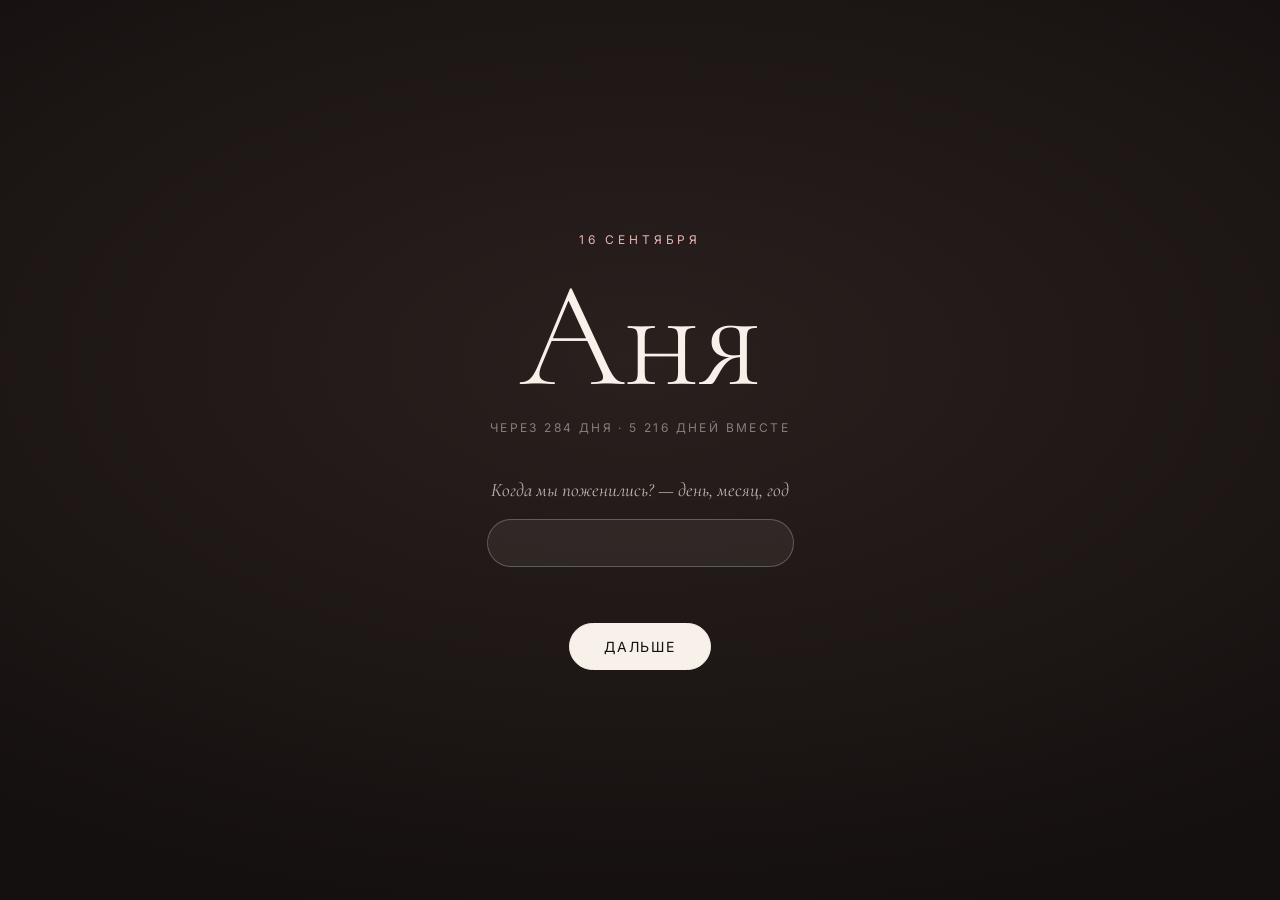
==== commit 0800c7cf: "Вход по вопросу и запрет индексации Pages отдаёт сайт всем, у кого есть ссылка, а фотографии тут сем" ====
--- a/index.html
+++ b/index.html
@@ -5,6 +5,7 @@
 <meta name="viewport" content="width=device-width, initial-scale=1, viewport-fit=cover">
 <title>С днём рождения</title>
 <meta name="description" content="Личный сайт ко дню рождения">
+<meta name="robots" content="noindex, nofollow">
 <meta name="theme-color" content="#14100f">
 <link rel="preconnect" href="https://fonts.googleapis.com">
 <link rel="preconnect" href="https://fonts.gstatic.com" crossorigin>
@@ -18,10 +19,18 @@
   <div class="intro__inner">
     <p class="kicker" data-intro-kicker></p>
     <h1 class="intro__name" data-intro-name></h1>
-    <p class="intro__sub" data-intro-sub></p>
+    <p class="intro__sub" data-intro-sub hidden></p>
     <p class="intro__count" data-countdown hidden></p>
-    <button class="btn btn--big" data-start></button>
-    <p class="intro__hint" data-intro-hint></p>
+
+    <form class="gate" data-gate hidden>
+      <label class="gate__q" for="gate-input" data-gate-question></label>
+      <input class="gate__input" id="gate-input" data-gate-input type="text" autocomplete="off" spellcheck="false">
+      <button class="btn" type="submit" data-gate-button></button>
+      <p class="gate__error" data-gate-error hidden></p>
+    </form>
+
+    <button class="btn btn--big" data-start hidden></button>
+    <p class="intro__hint" data-intro-hint hidden></p>
   </div>
 </section>
 
--- a/assets/css/style.css
+++ b/assets/css/style.css
@@ -129,6 +129,45 @@
   justify-content: center;
 }
 
+/* ---------- вопрос на входе ---------- */
+
+.gate {
+  margin: 38px auto 0;
+  max-width: 420px;
+  display: flex;
+  flex-direction: column;
+  align-items: center;
+  gap: 14px;
+}
+
+.gate__q {
+  font-family: var(--serif);
+  font-style: italic;
+  font-size: 19px;
+  color: rgba(247,241,234,.72);
+}
+
+.gate__input {
+  width: 100%;
+  font-family: var(--sans);
+  font-size: 17px;
+  text-align: center;
+  color: var(--paper);
+  background: rgba(247,241,234,.06);
+  border: 1px solid rgba(247,241,234,.25);
+  border-radius: 999px;
+  padding: 13px 20px;
+  outline: none;
+  transition: border-color .25s, background .25s;
+}
+.gate__input:focus { border-color: var(--accent); background: rgba(247,241,234,.1); }
+
+.gate__error {
+  margin: 0;
+  font-size: 13px;
+  color: var(--accent);
+}
+
 /* ---------- сцена ---------- */
 
 .stage {
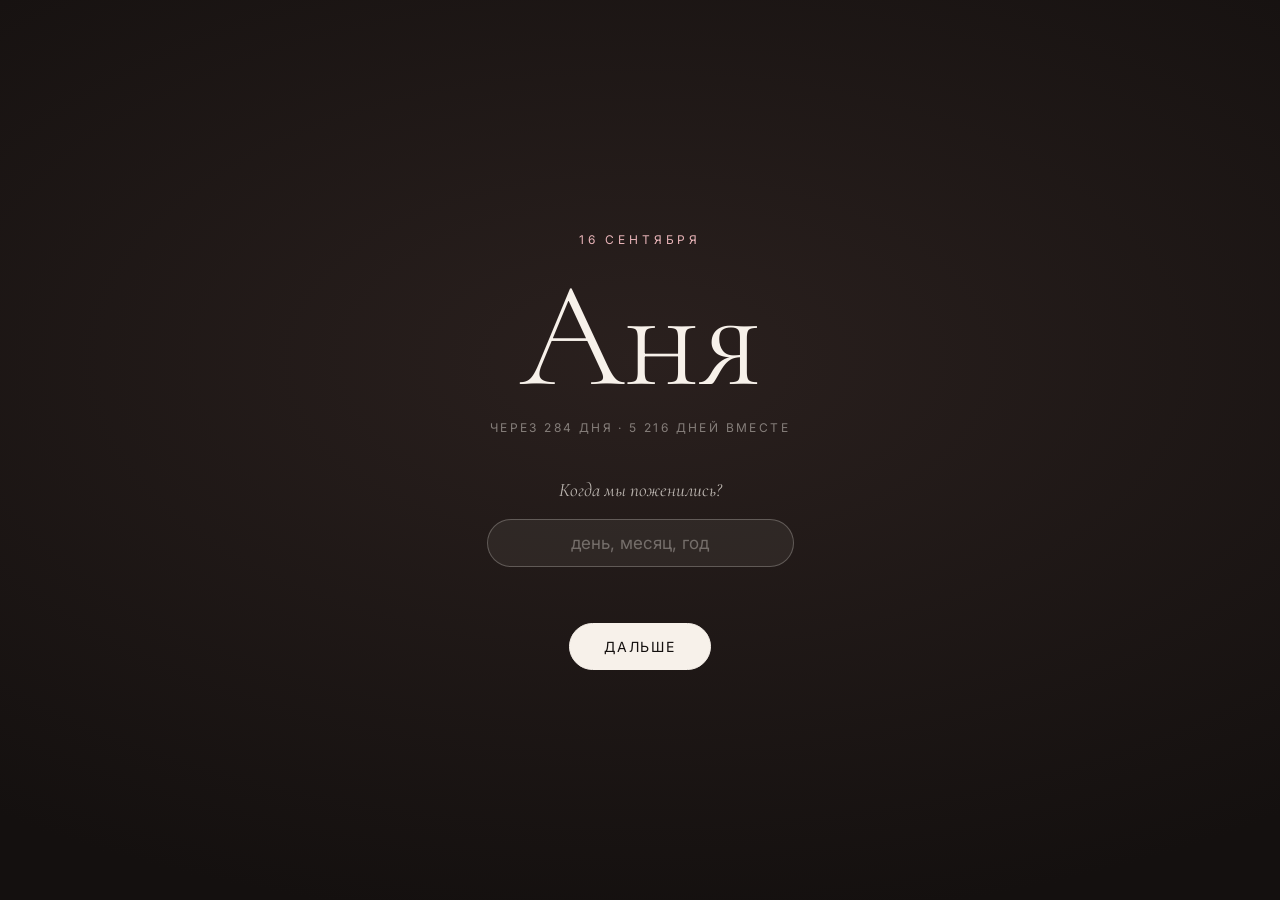
==== commit 8b003345: "Сделать переход между песнями по-настоящему перекрёстным Плеер был один, и «фейд» на нём получался п" ====
--- a/index.html
+++ b/index.html
@@ -68,12 +68,14 @@
     <span class="bar__artist" data-track-artist></span>
   </div>
   <div class="bar__progress"><i data-progress></i></div>
-  <button class="bar__btn" data-next aria-label="Следующая песня">&#9197;</button>
+  <button class="bar__btn" data-next aria-label="Промотать к следующей песне">&#9197;</button>
   <button class="bar__btn bar__btn--wide" data-fullscreen aria-label="Во весь экран">&#9974;</button>
   <a class="bar__btn bar__btn--wide" href="gallery.html" aria-label="Все фотографии">&#9638;</a>
 </div>
 
-<audio data-audio preload="auto" playsinline></audio>
+<!-- два плеера: пока один затухает, второй уже играет -->
+<audio data-audio-a preload="auto" playsinline></audio>
+<audio data-audio-b preload="auto" playsinline></audio>
 
 <script src="site.config.js"></script>
 <script src="assets/js/photos.js"></script>
--- a/assets/css/style.css
+++ b/assets/css/style.css
@@ -161,6 +161,7 @@
   transition: border-color .25s, background .25s;
 }
 .gate__input:focus { border-color: var(--accent); background: rgba(247,241,234,.1); }
+.gate__input::placeholder { color: rgba(247,241,234,.35); }
 
 .gate__error {
   margin: 0;
@@ -222,7 +223,7 @@
 .card img {
   width: 100%;
   height: auto;
-  max-height: 56vh;
+  max-height: 60vh;
   object-fit: cover;
   background: #e6ddd4;
 }
@@ -411,7 +412,7 @@
   display: flex;
   align-items: center;
   justify-content: center;
-  background: rgba(10,8,7,.96);
+  background: #0a0807;
   padding: calc(var(--pad-top) + 16px) 16px calc(var(--pad-bottom) + 16px);
 }
 
@@ -478,11 +479,45 @@
 }
 
 @media (max-width: 640px) {
+  body { font-size: 16px; }
+
   .card { padding: 7px 7px 26px; }
-  .card img { max-height: 58vh; }
+  .card img { max-height: 62vh; }
+
+  /* реплика садится над панелью, а не поверх неё */
+  .moment { bottom: calc(var(--pad-bottom) + 104px); width: 92vw; }
+  .moment::before { inset: -70px -10vw; }
+  .moment__text { font-size: clamp(22px, 6vw, 30px); }
+  .moment__label { font-size: 10px; letter-spacing: .26em; }
+
+  /* по кнопкам надо попадать пальцем */
+  .bar { bottom: calc(var(--pad-bottom) + 12px); gap: 2px; padding: 6px 8px; }
+  .bar__btn { width: 46px; height: 46px; font-size: 17px; }
+  .bar__track { display: none; }
+  .bar__progress { width: 56px; }
+
+  .intro, .finale { padding-left: 18px; padding-right: 18px; }
+  .intro .btn { margin-top: 32px; }
+  .gate { margin-top: 30px; gap: 12px; }
+  .finale__actions { gap: 10px; }
+
   .grid { grid-template-columns: repeat(3, 1fr); gap: 5px; }
-  .bar__track { display: none; }
-  .bar__progress { width: 64px; }
+  .page__head { padding-top: calc(var(--pad-top) + 22px); padding-bottom: 18px; }
+
+  .lb__nav { font-size: 40px; padding: 12px 10px; }
+  .lb__close { font-size: 34px; }
+}
+
+/* телефон боком: по высоте места почти нет */
+@media (max-height: 520px) and (orientation: landscape) {
+  .card img { max-height: 60vh; }
+  .moment { bottom: calc(var(--pad-bottom) + 70px); }
+  .moment::before { inset: -46px -12vw; }
+  .moment__text { font-size: 19px; }
+  .moment__label { margin-bottom: 4px; }
+  .intro__name { font-size: clamp(44px, 12vh, 78px); }
+  .intro .btn { margin-top: 20px; }
+  .intro__count, .intro__hint { display: none; }
 }
 
 @media (prefers-reduced-motion: reduce) {
